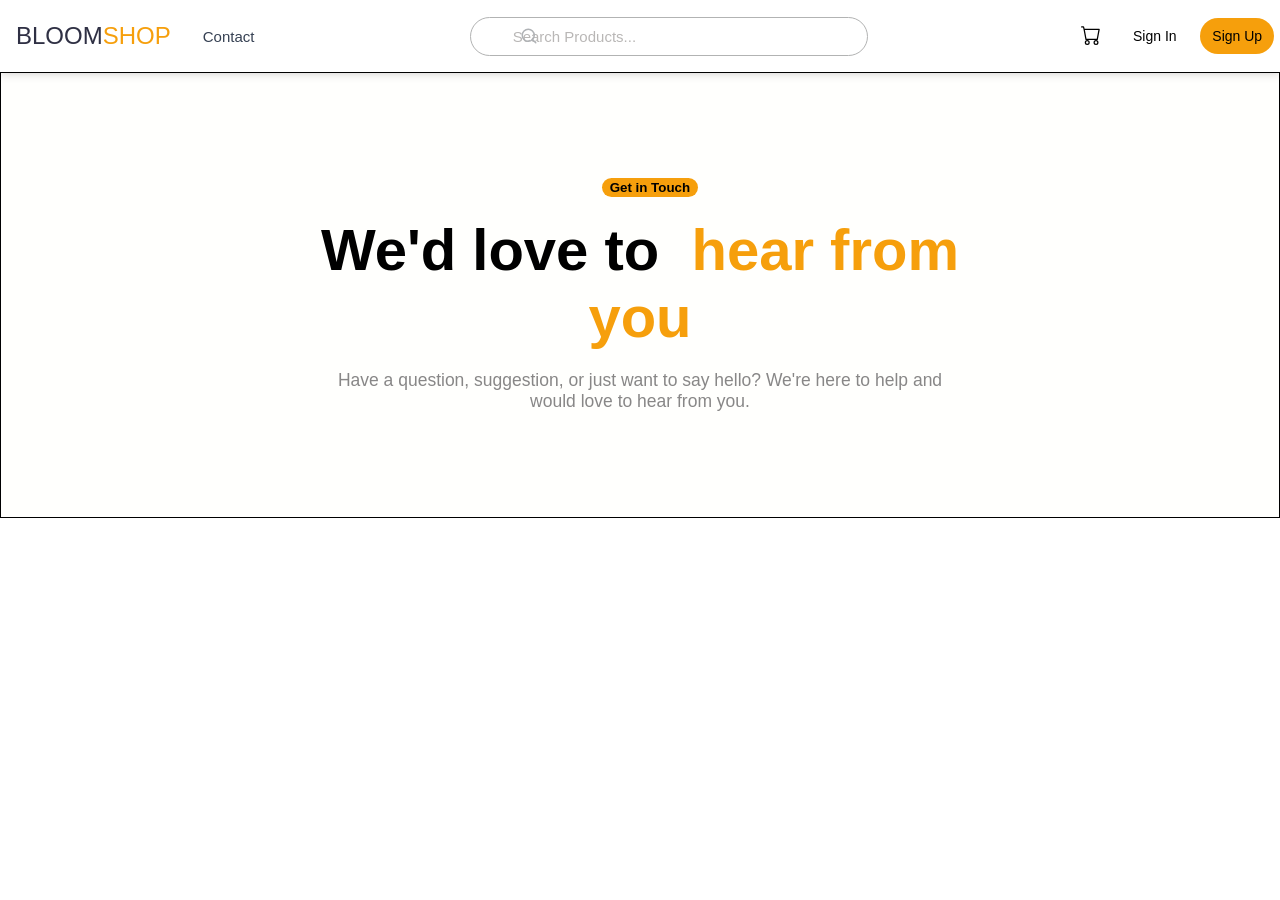
==== contact.html @ a2bfa169 "Home page done..." ====
<!DOCTYPE html>
<html lang="en">
<head>
    <meta charset="UTF-8">
    <meta name="viewport" content="width=device-width, initial-scale=1.0">
    <title>Document</title>
    <link rel="stylesheet" href="style.css">

</head>
<body>
    <nav class="navbar">
        <div class="nav1">
            <a href="./index.html" class="logo">
                <p>BLOOM<span>SHOP</span></p>
            </a>
            <a href="./contact.html">Contact</a>
        </div>
        <div class="nav2">
            <svg class="search-icon" xmlns="http://w3.org" width="18" height="18" fill="none" stroke="currentColor"
                stroke-width="2" stroke-linecap="round" stroke-linejoin="round" viewBox="0 0 24 24">
                <circle cx="11" cy="11" r="8"></circle>
                <line x1="21" y1="21" x2="16.65" y2="16.65"></line>
            </svg>
            <input type="text" name="" id="" placeholder="Search Products..." class="search-products">
        </div>
        <div class="nav3">
            <button class="cart-button"><img src="./cart.svg" alt="Cart" class="cart"></button>
            <a href=""><button class="sign-in">Sign In</button></a>
            <a href=""><button class="sign-up">Sign Up</button></a>
        </div>
    </nav>

    <main>
        <section class="contact-hero">
            <p class="ch1">Get in Touch</p>
            <p class="ch2">We'd love to <span>&nbsp;hear from <br> you</span></p>
            <p class="ch3">Have a question, suggestion, or just want to say hello? We're here to help and <br> would love to hear from you.</p>
        </section>
    </main>
</body>
</html>
---- style.css ----
* {
    box-sizing: border-box;
    padding: 0px;
    margin: 0px;
}

.navbar {
    width: 100%;
    height: 72px;
    /* border: 1px solid black; */
    display: flex;
    box-shadow: 0px 0px 10px rgb(188, 186, 186);
    filter: opacity(2px);
}

.nav1 {
    display: flex;
    justify-content: space-around;
    align-items: center;
    width: 25%;
    height: 100%;
    /* border: 1px solid black; */
}

.logo {
    background: none;
    border: none;
}

.nav1 p {
    font-family: sans-serif;
    font-size: x-large;
    color: black;
}

.nav1 span {
    color: lab(73 26.94 75.46);
}

.nav1 a {
    text-decoration: none;
    color: lab(27 -0.96 -12.32);
    font-family: sans-serif;
    font-size: 15px;
    font-weight: 500px;
    border-radius: 15px;
    padding: 8px 16px;
}

.nav1 a:hover {
    cursor: pointer;
    background-color: lab(95.79% -0.35 0.95);
    color: lab(15.22% -0.9 -7.81);
}

.nav2 {
    position: relative;
    width: 75%;
    /* max-width: 450px; */
    display: flex;
    align-items: center;
    justify-content: center;
    /* border: 1px solid; */
}

.nav2 .search-icon {
    position: absolute;
    left: 250px;
    color: #afb2b5;
    pointer-events: none;
    z-index: 1;
}

.search-products {
    width: 50%;
    padding: 10px 16px 10px 42px;
    font-size: 15px;
    color: #30334a;
    /* background-color: #f8fafc; */
    /* border: 1px solid #b4b5b5; */
    border-radius: 20px;
    border: 1px solid lab(72.87% -0.35 -0.13);
    outline: none;
    box-sizing: border-box;
    transition: all 0.2s ease;
}

.search-products:focus {
    background-color: #ffffff;
    border: 3px solid lab(15.22% -0.9 -7.81);
}

input::-webkit-input-placeholder {
    color: #b9b7b6;
}

.nav3 {
    width: 20%;
    display: flex;
    /* border: 1px solid; */
    justify-content: space-around;
    align-items: center;
}

.cart-button {
    border: none;
    background: none;
    padding: 6px 8px;
    border-radius: 50%;
}

.cart {
    width: 20px;
    height: 20px;
}

.cart-button:hover {
    background-color: lab(95.79% -0.35 0.95);
}

.sign-in {
    padding: 8px 12px;
    border: none;
    border-radius: 20px;
    background: none;
    font-family: sans-serif;
    /* font-weight: bold; */
    font-size: 14px;
}

.sign-in:hover {
    background-color: oklab(0.77 0.06 0.15 / 0.1);
    color: lab(38 33.49 44.16);
}

.sign-up {
    padding: 10px 12px;
    border: none;
    border-radius: 20px;
    background: none;
    font-family: sans-serif;
    /* font-weight: bold; */
    font-size: 14px;
    background-color: lab(73 26.94 75.46);
}

.sign-up:hover {
    background-color: lab(74.54% 22.75 71.97);
}

.hero {
    width: 100%;
    height: 250px;
    /* border: 1px solid; */
    display: flex;
    flex-direction: column;
    justify-content: center;
    align-items: center;
    gap: 10px;
}

.hero h1 {
    font-family: sans-serif;
    font-size: 48px;
    color: lab(73 26.94 75.46);
}

.hero p {
    font-size: 20px;
    font-family: sans-serif;
    color: lab(27 -0.96 -12.32);
}

.product-cards {
    width: 100%;
    padding: 0 135px;
    display: flex;
    flex-wrap: wrap;
    gap: 25px;
    margin-bottom: 80px;
}

.card {
    width: 400px;
    height: 500px;
    border: 1px solid rgb(240, 238, 238);
    border-radius: 20px;
    box-shadow: rgba(0, 0, 0, 0.1) 0px 4px 6px -1px, rgba(0, 0, 0, 0.06) 0px 2px 4px -1px;
    transition: 0.1s ease-in;
    position: relative;
}

.card img {
    width: 100%;
    height: 75%;
    border-top-left-radius: 20px;
    border-top-right-radius: 20px;
    transition: 0.3s ease-in;

}

.price-card {
    display: flex;
    flex-direction: column;
    gap: 7px;
    margin: 14px;
    position: relative;
}

.name {
    font-family: sans-serif;
    font-size: 17px;
    color: #30334a;
    font-weight: bold;
}

.price-card a {
    text-decoration: none;
}

.name:hover {
    color: lab(73 26.94 75.46);
}

.price {
    font-family: sans-serif;
    font-size: large;
    color: #30334a;
    font-weight: bold;
}

.card button {
    padding: 10px;
    border-radius: 20px;
    font-size: medium;
    border: none;
    background-color: lab(73 26.94 75.46);
}

.card button:hover {
    background-color: lab(74.54% 22.75 71.97);
}

.card:hover {
    transform: translateY(-6px);
}

.card:hover img {
    opacity: 0.5;
    cursor: pointer;
}

.quick-view {
    position: absolute;
    top: 35%;
    left: 40%;
    opacity: 0;
    visibility: hidden;
    transition: all 0.3s ease;
}

.card:hover {
    transform: translateY(-6px);
}

.card:hover .quick-view {
    font-size: 13px;
    opacity: 1;
    visibility: visible;
}

.price-card img {
    position: absolute;
    width: 16px;
    height: 16px;
    left: 115px;
    top: 64px;
}

hr {
    background-color: #e6e4e4;
    border: none;
    height: 0.5px;
}

.subscription {
    display: flex;
    flex-direction: column;
    margin-top: 50px;
    margin-bottom: 50px;
    gap: 20px;
    outline: none;
}

.email-section {
    display: flex;
    justify-content: center;
    align-items: center;
    gap: 10px;
}

.subscription h2 {
    font-family: sans-serif;
    color: #30334a;
    font-weight: bold;
    text-align: center;
}

.subscription p {
    font-family: sans-serif;
    color: lab(44.11% -1.05 -2.91);
    text-align: center;
    font-size: medium;

}

.email {
    height: 35px;
    width: 400px;
    border-radius: 20px;
    border: 1px solid rgb(216, 213, 213);
    padding-left: 10px;
    outline: none;
    box-shadow: rgba(50, 50, 105, 0.15) 0px 2px 5px 0px, rgba(0, 0, 0, 0.05) 0px 1px 1px 0px;
}

.email-section img {
    height: 20px;
    width: 25px;
}

.email-section button {
    border: none;
    border-radius: 20px;
    padding-left: 15px;
    padding-right: 15px;
    padding-top: 7px;
    padding-bottom: 7px;
    background-color: lab(73 26.94 75.46);
}

.email::-webkit-input-placeholder {
    color: #888787;
}

.email:focus {
    border: 1.5px solid lab(73 26.94 75.46);
}

.btn:hover {
    background-color: lab(73.73% 22.55 71.16);
}

.footer-1 {
    width: 100%;
    display: flex;
    gap: 150px;
    margin-top: 60px;
    margin-bottom: 80px;
    /* border: 1px solid; */

}

.left {
    display: flex;
    flex-direction: column;
    /* border: 1px solid; */
    margin-left: 30px;
    gap: 20px;
}

.footer-text {
    display: flex;
    flex-direction: column;
    gap: 6px;
}

.logo {
    text-decoration: none;
}

.logo p {
    font-family: sans-serif;
    font-size: x-large;
    color: rgb(47, 48, 68);
}

.logo span {
    color: lab(73 26.94 75.46);
}

.discover {
    font-family: sans-serif;
    font-size: 16px;
    color: #71757f;
}

.footer-contact {
    display: flex;
    flex-direction: column;
    /* border: 1px solid; */
    gap: 10px;
}

.contact {
    display: flex;
}

.contact img {
    height: 17px;
    width: 17px;
    margin-right: 18px;
}

.contact p {
    font-family: sans-serif;
    font-size: 14px;
    color: #676d78;
}

.footer-icons {
    display: flex;
    gap: 12px;
}

.footer-icons img {
    height: 17px;
    width: 22px;
}

.footer-icons button {
    border: none;
    border-radius: 50%;
    padding: 8px;
}

.footer-icons button:hover {
    background-color: lab(73 26.94 75.46);
}

.right {
    width: 70%;
}

.right table {
    width: 100%;
    border-collapse: collapse;
}

.right th {
    text-align: left;
    padding-bottom: 25px;

    font-family: sans-serif;
    font-size: 14px;
    color: #414651;
}

.right td {
    padding-bottom: 18px;
}

.right a {
    text-decoration: none;
    font-family: sans-serif;
    font-size: 14px;
    color: #667085;
    transition: 0.3s;
}

.right a:hover {
    color: #262522;
}

.right th,
.right td {
    width: 25%;
}

.copyright {
    display: flex;
    justify-content: space-between;
    align-items: center;
    padding: 30px 40px;
    border-top: 1px solid #e5e7eb;
    font-family: sans-serif;

}

.copyright-left p {
    color: #667085;
    font-size: 14px;
    line-height: 1.7;
}

.copyright-left a {
    text-decoration: none;
    color: #585755;
}

.copyright-left a:hover {
    color: lab(73 26.94 75.46);
}

.copyright-right {
    display: flex;
    gap: 30px;
}

.copyright-right a {
    text-decoration: none;
    color: #667085;
    font-size: 14px;
    transition: 0.3s;
}

.copyright-right a:hover {
    color: #2b2b29;
}

.contact-hero{
    width: 100%;
    border: 1px solid;
    background-color: oklab(0.99 0 0.02 / 0.1);
    padding: 105px 0px 105px 0px;
}

.ch1{
    margin-top: 100px;
    font-family: sans-serif;
    font-size: smaller;
    font-weight: bold;
    display: inline;
    padding: 2px 8px;
    border-radius: 10px;
    background-color: lab(73 26.94 75.46);
    text-align: center;
    margin-left: 47%;
}

.ch1:hover{
    background-color: lab(76.2% 20.71 70.41);
}

.ch2{
    font-family: sans-serif;
    font-size: 58px;
    font-weight: 700;
    text-align: center;
    margin-top: 20px;
}

.contact-hero span{
    color: lab(73 26.94 75.46);
}

.ch3{
    font-family: sans-serif;
    font-size: 17.5px;
    color: #888787;
    text-align: center;
    margin-top: 20px;
}
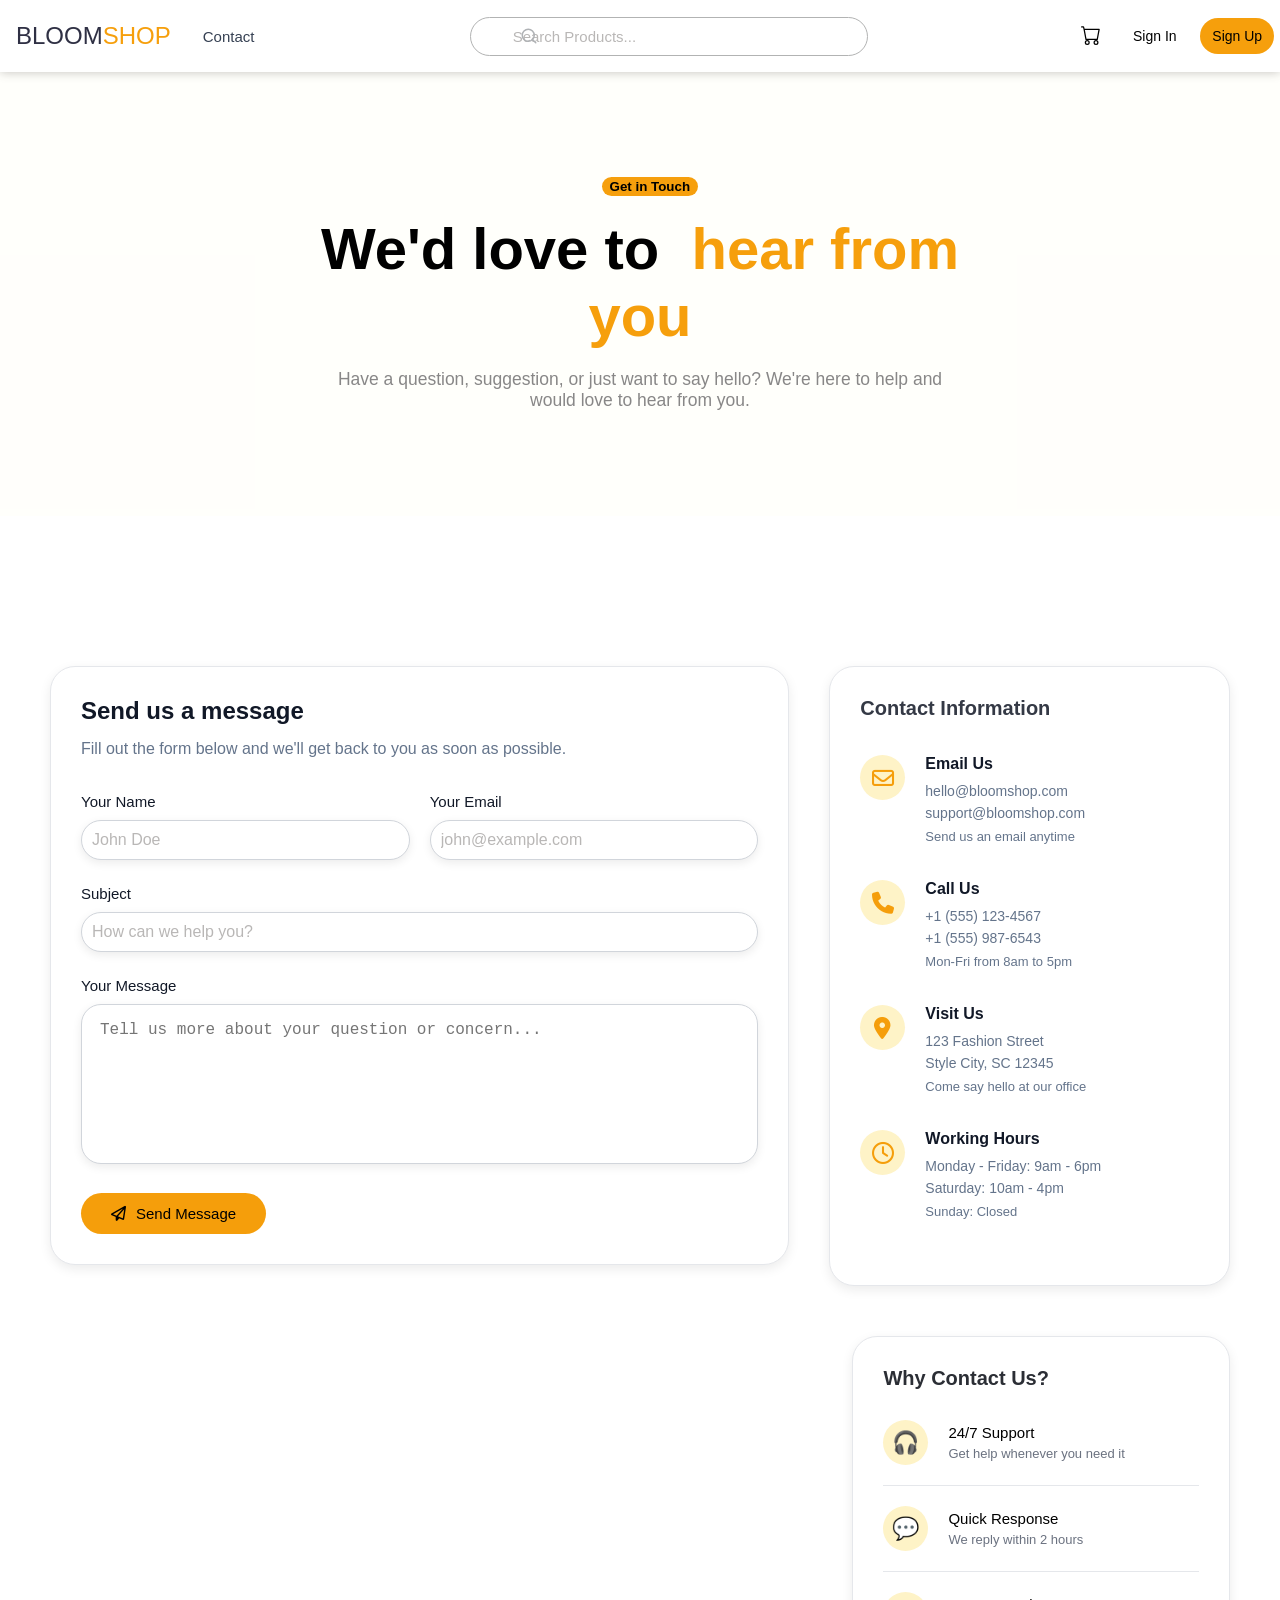
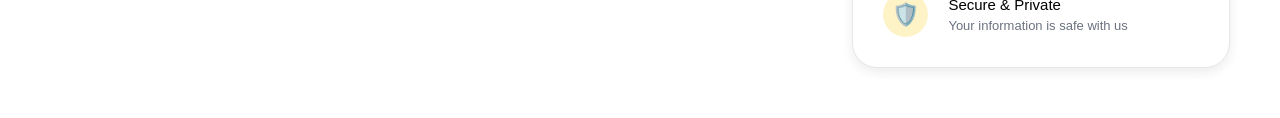
==== commit fef3eaf6: "more updates in contact page" ====
--- a/contact.html
+++ b/contact.html
@@ -1,12 +1,15 @@
 <!DOCTYPE html>
 <html lang="en">
+
 <head>
     <meta charset="UTF-8">
     <meta name="viewport" content="width=device-width, initial-scale=1.0">
     <title>Document</title>
     <link rel="stylesheet" href="style.css">
+    <link rel="stylesheet" href="https://cdnjs.cloudflare.com/ajax/libs/font-awesome/6.5.1/css/all.min.css">
 
 </head>
+
 <body>
     <nav class="navbar">
         <div class="nav1">
@@ -34,8 +37,166 @@
         <section class="contact-hero">
             <p class="ch1">Get in Touch</p>
             <p class="ch2">We'd love to <span>&nbsp;hear from <br> you</span></p>
-            <p class="ch3">Have a question, suggestion, or just want to say hello? We're here to help and <br> would love to hear from you.</p>
+            <p class="ch3">Have a question, suggestion, or just want to say hello? We're here to help and <br> would
+                love to hear from you.</p>
+        </section>
+
+        <section class="contact-section">
+
+            <div class="contact-form">
+
+                <h2>Send us a message</h2>
+
+                <p class="subtitle">
+                    Fill out the form below and we'll get back to you as soon as possible.
+                </p>
+
+                <form>
+
+                    <div class="row">
+
+                        <div class="field">
+                            <label>Your Name</label>
+                            <input type="text" placeholder="John Doe">
+                        </div>
+
+                        <div class="field">
+                            <label>Your Email</label>
+                            <input type="email" placeholder="john@example.com">
+                        </div>
+
+                    </div>
+
+                    <div class="field">
+                        <label>Subject</label>
+                        <input type="text" placeholder="How can we help you?">
+                    </div>
+
+                    <div class="field">
+                        <label>Your Message</label>
+
+                        <textarea placeholder="Tell us more about your question or concern..."></textarea>
+                    </div>
+
+                    <button class="send-btn">
+                        <i class="fa-regular fa-paper-plane"></i>
+                        Send Message
+                    </button>
+
+                </form>
+
+            </div>
+
+            <div class="contact-info">
+
+                <h2>Contact Information</h2>
+
+                <div class="info-item">
+
+                    <div class="icon">
+                        <i class="fa-regular fa-envelope"></i>
+                    </div>
+
+                    <div class="details">
+                        <h3>Email Us</h3>
+
+                        <p>hello@bloomshop.com</p>
+                        <p>support@bloomshop.com</p>
+
+                        <span>Send us an email anytime</span>
+                    </div>
+
+                </div>
+
+                <div class="info-item">
+
+                    <div class="icon">
+                        <i class="fa-solid fa-phone"></i>
+                    </div>
+
+                    <div class="details">
+                        <h3>Call Us</h3>
+
+                        <p>+1 (555) 123-4567</p>
+                        <p>+1 (555) 987-6543</p>
+
+                        <span>Mon-Fri from 8am to 5pm</span>
+                    </div>
+
+                </div>
+
+                <div class="info-item">
+
+                    <div class="icon">
+                        <i class="fa-solid fa-location-dot"></i>
+                    </div>
+
+                    <div class="details">
+                        <h3>Visit Us</h3>
+
+                        <p>123 Fashion Street</p>
+                        <p>Style City, SC 12345</p>
+
+                        <span>Come say hello at our office</span>
+                    </div>
+
+                </div>
+
+                <div class="info-item">
+
+                    <div class="icon">
+                        <i class="fa-regular fa-clock"></i>
+                    </div>
+
+                    <div class="details">
+                        <h3>Working Hours</h3>
+
+                        <p>Monday - Friday: 9am - 6pm</p>
+                        <p>Saturday: 10am - 4pm</p>
+
+                        <span>Sunday: Closed</span>
+                    </div>
+
+                </div>
+
+            </div>
+
+        </section>
+
+        <section class="ct-3">
+            <div class="why-contact">
+                <h2>Why Contact Us?</h2>
+
+                <div class="feature">
+                    <div class="icon">🎧</div>
+                    <div>
+                        <p class="p1">24/7 Support</p>
+                        <p class="p2">Get help whenever you need it</p>
+                    </div>
+                </div>
+
+                <hr>
+
+                <div class="feature">
+                    <div class="icon">💬</div>
+                    <div>
+                        <p class="p1">Quick Response</p>
+                        <p class="p2">We reply within 2 hours</p>
+                    </div>
+                </div>
+
+                <hr>
+
+                <div class="feature">
+                    <div class="icon">🛡️</div>
+                    <div>
+                        <p class="p1">Secure & Private</p>
+                        <p class="p2">Your information is safe with us</p>
+                    </div>
+                </div>
+            </div>
         </section>
     </main>
 </body>
+
 </html>
--- a/style.css
+++ b/style.css
@@ -518,14 +518,15 @@
     color: #2b2b29;
 }
 
-.contact-hero{
+.contact-hero {
     width: 100%;
-    border: 1px solid;
-    background-color: oklab(0.99 0 0.02 / 0.1);
+    /* border: 1px solid; */
+    background-color: oklab(97.346% -0.00524 0.04583 / 0.1);
     padding: 105px 0px 105px 0px;
-}
-
-.ch1{
+    margin-bottom: 100px;
+}
+
+.ch1 {
     margin-top: 100px;
     font-family: sans-serif;
     font-size: smaller;
@@ -538,27 +539,293 @@
     margin-left: 47%;
 }
 
-.ch1:hover{
+.ch1:hover {
     background-color: lab(76.2% 20.71 70.41);
 }
 
-.ch2{
+.ch2 {
     font-family: sans-serif;
     font-size: 58px;
     font-weight: 700;
     text-align: center;
     margin-top: 20px;
-}
-
-.contact-hero span{
+    margin-bottom: 20px;
+}
+
+.contact-hero span {
     color: lab(73 26.94 75.46);
 }
 
-.ch3{
+.ch3 {
     font-family: sans-serif;
     font-size: 17.5px;
     color: #888787;
     text-align: center;
-    margin-top: 20px;
-}
-
+}
+
+.contact-section {
+    padding: 20px;
+    display: flex;
+    gap: 40px;
+    align-items: flex-start;
+}
+
+.contact-form {
+    flex: 2;
+    background-color: white;
+    padding: 30px;
+    border-radius: 25px;
+    border: 1px solid #e5e7eb;
+    box-shadow: 0 4px 12px rgba(0, 0, 0, 0.08);
+}
+
+.contact-info {
+    flex: 1;
+    background-color: white;
+    padding: 30px;
+    border-radius: 25px;
+    border: 1px solid #e5e7eb;
+    box-shadow: 0 4px 12px rgba(0, 0, 0, 0.08);
+}
+
+.contact-form h2 {
+    /* font-size: 42px; */
+    margin-bottom: 15px;
+    color: #111827;
+    font-family: sans-serif;
+}
+
+.subtitle {
+    color: #64748b;
+    font-size: 16px;
+    margin-bottom: 35px;
+    font-family: sans-serif;
+}
+
+.row {
+    display: flex;
+    gap: 20px;
+}
+
+.field {
+    flex: 1;
+    margin-bottom: 25px;
+}
+
+.field label {
+    font-family: sans-serif;
+    display: block;
+    margin-bottom: 10px;
+    font-size: 15px;
+    font-weight: 500;
+    color: #111827;
+}
+
+.field input {
+    width: 100%;
+    padding: 10px 10px;
+
+    border: 1px solid #d1d5db;
+    border-radius: 20px;
+
+    font-size: 16px;
+
+    outline: none;
+
+    box-shadow: 0 3px 10px rgba(0, 0, 0, 0.08);
+
+    transition: 0.3s;
+}
+
+.field textarea {
+    width: 100%;
+    height: 160px;
+
+    padding: 16px 18px;
+
+    border: 1px solid #d1d5db;
+    border-radius: 20px;
+
+    font-size: 16px;
+
+    resize: none;
+
+    outline: none;
+
+    box-shadow: 0 3px 10px rgba(0, 0, 0, 0.08);
+
+    transition: 0.3s;
+}
+
+.field input:focus,
+.field textarea:focus {
+    border: 2px solid #f59e0b;
+}
+
+.send-btn {
+    border: none;
+    padding: 12px 30px;
+
+    border-radius: 30px;
+
+    background-color: #f59e0b;
+    color: black;
+
+    font-size: 15px;
+    /* font-weight: 600; */
+    font-family: sans-serif;
+
+    cursor: pointer;
+
+    display: flex;
+    align-items: center;
+    gap: 10px;
+
+    transition: 0.3s;
+}
+
+.send-btn:hover {
+    background-color: #e88f05;
+}
+
+.contact-info h2 {
+    font-family: sans-serif;
+    margin-bottom: 35px;
+    font-size: 20px;
+    color: #252b38ee;
+}
+
+.info-item {
+    display: flex;
+    gap: 20px;
+    margin-bottom: 35px;
+}
+
+.icon {
+    min-width: 45px;
+    height: 45px;
+
+    border-radius: 50%;
+
+    background-color: #fef3c7;
+
+    display: flex;
+    justify-content: center;
+    align-items: center;
+
+    color: #f59e0b;
+    font-size: 22px;
+}
+
+.details h3 {
+    font-family: sans-serif;
+    font-size: 16px;
+    margin-bottom: 10px;
+    color: #111827;
+}
+
+.details p {
+    font-family: sans-serif;
+    color: #64748b;
+    margin-bottom: 6px;
+    font-size: 14px;
+}
+
+.details span {
+    color: #64748b;
+    font-size: 13px;
+    font-family: sans-serif;
+}
+
+
+@media(max-width:900px) {
+
+    .contact-section {
+        flex-direction: column;
+    }
+
+    .row {
+        flex-direction: column;
+    }
+
+    .contact-form,
+    .contact-info {
+        width: 100%;
+    }
+}
+
+.contact-layout {
+    display: flex;
+    gap: 40px;
+    padding: 50px;
+}
+
+.left-content {
+    flex: 2;
+}
+
+.contact-section{
+    display:flex;
+    gap:40px;
+    padding:50px;
+}
+
+.contact-form{
+    flex:2;
+}
+
+.contact-info{
+    flex:1;
+}
+
+.ct-3{
+    display:flex;
+    justify-content:flex-end; 
+    padding:0 50px 50px;
+}
+
+.why-contact{
+    width:32%;
+    display: flex;
+    flex-direction: column;
+    background:white;
+    padding:30px;
+
+    border-radius:25px;
+    border:1px solid #e5e7eb;
+
+    box-shadow:0 4px 12px rgba(0,0,0,0.08);
+}
+
+.why-contact h2{
+    font-family: sans-serif;
+    font-size: 20px;
+    color: #2b2e35;
+    margin-bottom: 30px;
+}
+
+.feature{
+    display: flex;
+    gap: 20px;
+    align-items: center;
+}
+
+.p1{
+    font-size: 15px;
+    margin-bottom: 5px;
+    font-family: sans-serif;
+}
+
+.p2{
+    font-size: 13px;
+    color: #6b7280;
+    font-family: sans-serif;
+}
+
+.why-contact hr{
+    margin: 20px 0;
+    border: none;
+    height: 1px;
+    background-color: #e5e7eb;
+}
+
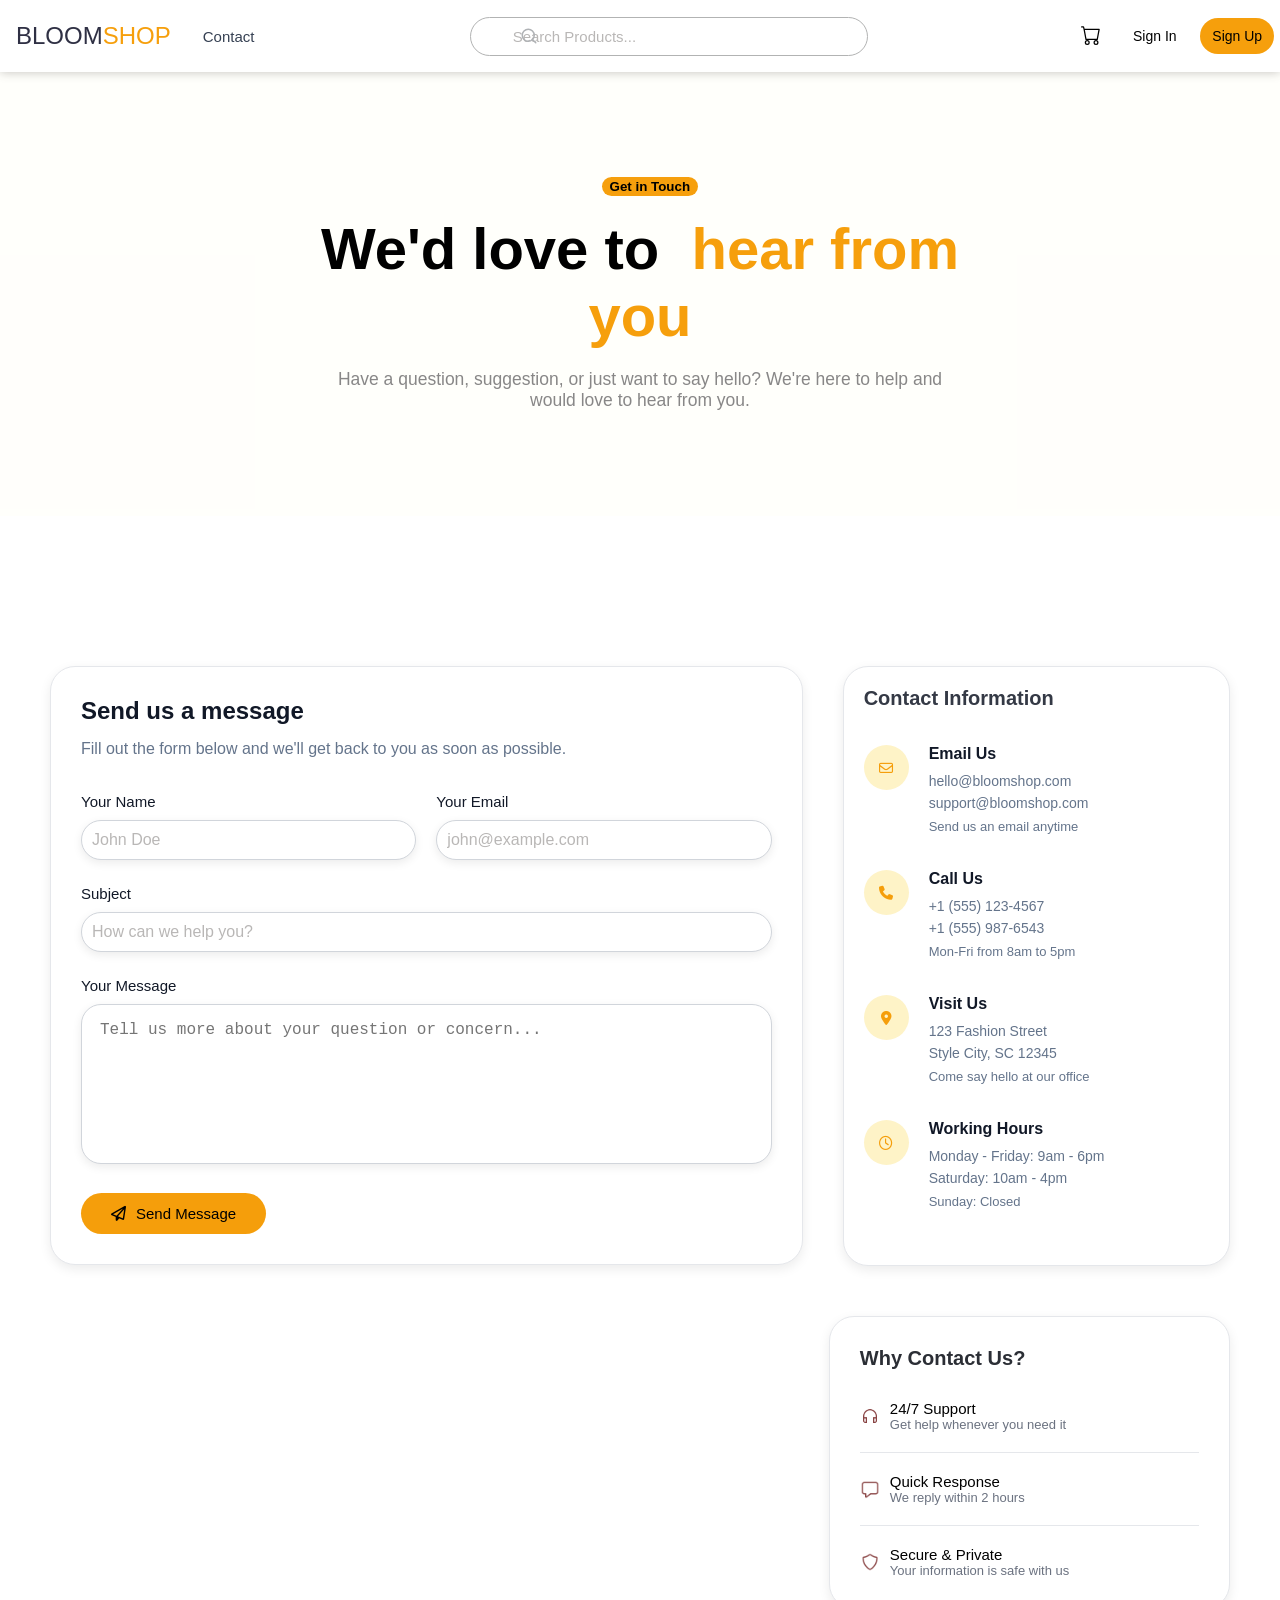
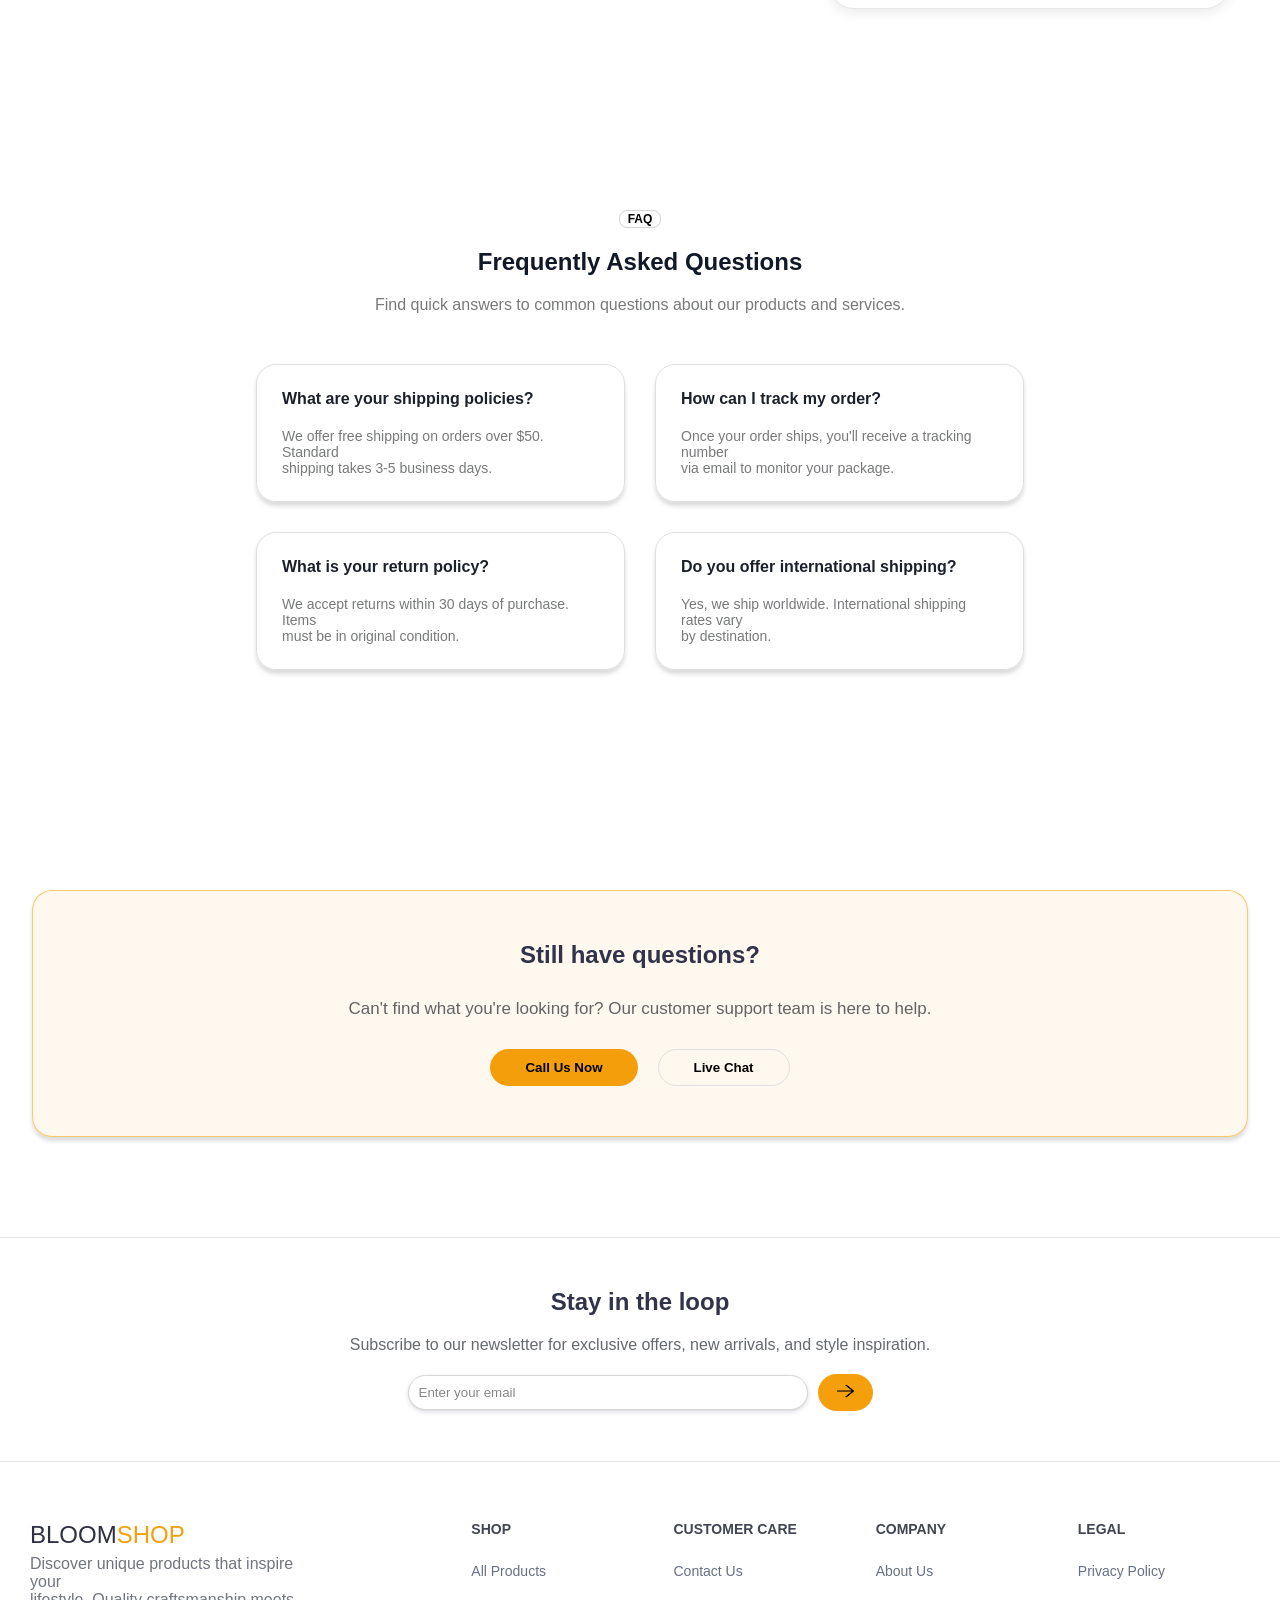
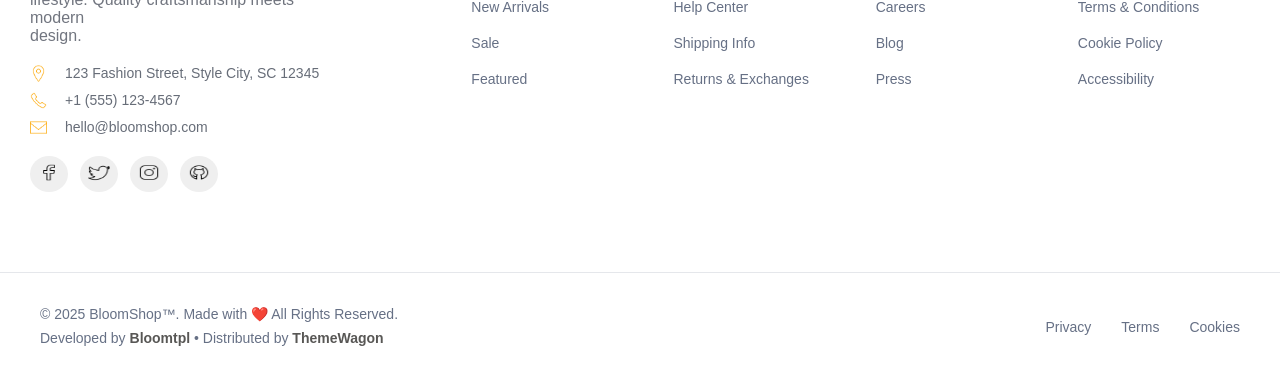
==== commit 69731efc: "cart section done" ====
--- a/contact.html
+++ b/contact.html
@@ -27,7 +27,7 @@
             <input type="text" name="" id="" placeholder="Search Products..." class="search-products">
         </div>
         <div class="nav3">
-            <button class="cart-button"><img src="./cart.svg" alt="Cart" class="cart"></button>
+            <a href="./cart.html"><button class="cart-button"><img src="./cart.svg" alt="Cart" class="cart"></button></a>
             <a href=""><button class="sign-in">Sign In</button></a>
             <a href=""><button class="sign-up">Sign Up</button></a>
         </div>
@@ -168,34 +168,186 @@
                 <h2>Why Contact Us?</h2>
 
                 <div class="feature">
-                    <div class="icon">🎧</div>
+                    <img src="./icons8-headphones-32.png" alt="" class="icon-1">
                     <div>
-                        <p class="p1">24/7 Support</p>
-                        <p class="p2">Get help whenever you need it</p>
+                        <p class="pp1">24/7 Support</p>
+                        <p class="pp2">Get help whenever you need it</p>
                     </div>
                 </div>
 
                 <hr>
 
                 <div class="feature">
-                    <div class="icon">💬</div>
+                    <img src="./icons8-topic-48.png" alt="" class="icon-2">
                     <div>
-                        <p class="p1">Quick Response</p>
-                        <p class="p2">We reply within 2 hours</p>
+                        <p class="pp1">Quick Response</p>
+                        <p class="pp2">We reply within 2 hours</p>
                     </div>
                 </div>
 
                 <hr>
 
                 <div class="feature">
-                    <div class="icon">🛡️</div>
+                    <img src="./icons8-shield-48.png" alt="" class="icon-2">
                     <div>
-                        <p class="p1">Secure & Private</p>
-                        <p class="p2">Your information is safe with us</p>
-                    </div>
-                </div>
-            </div>
-        </section>
+                        <p class="pp1">Secure & Private</p>
+                        <p class="pp2">Your information is safe with us</p>
+                    </div>
+                </div>
+            </div>
+        </section>
+
+        <section>
+            <div class="FAQ">
+                <div class="ff">
+                    <p class="faq">FAQ</p>
+                </div>
+                <h1>Frequently Asked Questions</h1>
+                <p class="stmt">Find quick answers to common questions about our products and services.</p>
+                <div class="qset">
+                    <div class="set">
+                        <div class="question">
+                            <p class="p1">What are your shipping policies?</p>
+                            <p class="p2">We offer free shipping on orders over $50. Standard <br> shipping takes 3-5
+                                business
+                                days.</p>
+                        </div>
+                        <div class="question">
+                            <p class="p1">How can I track my order?</p>
+                            <p class="p2">Once your order ships, you'll receive a tracking number <br> via email to
+                                monitor your
+                                package.</p>
+                        </div>
+                    </div>
+                    <div class="set">
+                        <div class="question">
+                            <p class="p1">What is your return policy?</p>
+                            <p class="p2">We accept returns within 30 days of purchase. Items <br> must be in original
+                                condition.
+                            </p>
+                        </div>
+                        <div class="question">
+                            <p class="p1">Do you offer international shipping?</p>
+                            <p class="p2">Yes, we ship worldwide. International shipping rates vary <br> by destination.
+                            </p>
+                        </div>
+                    </div>
+                </div>
+            </div>
+        </section>
+
+        <section class="queries">
+            <h1>Still have questions?</h1>
+            <p>Can't find what you're looking for? Our customer support team is here to help.</p>
+            <div class="bttns">
+                <button class="btn-1">Call Us Now</button>
+                <button class="btn-2">Live Chat</button>
+            </div>
+        </section>
+
+        <hr>
+
+        <section class="subscription">
+            <h2>Stay in the loop</h2>
+            <p>Subscribe to our newsletter for exclusive offers, new arrivals, and style inspiration.</p>
+            <div class="email-section">
+                <input type="email" name="" id="" placeholder="Enter your email" class="email">
+                <a href=""><button class="btn"><img src="./arrow.webp" alt=""></button></a>
+            </div>
+        </section>
+
+        <hr>
+
+        <footer class="footer-1">
+            <div class="left">
+                <div class="footer-text">
+                    <a href="./index.html" class="logo">
+                        <p>BLOOM<span>SHOP</span></p>
+                    </a>
+                    <p class="discover">Discover unique products that inspire your <br> lifestyle. Quality craftsmanship
+                        meets modern <br> design.</p>
+                </div>
+
+                <div class="footer-contact">
+                    <div class="contact">
+                        <img src="./icons8-location-pin-50.png" alt="">
+                        <p>123 Fashion Street, Style City, SC 12345</p>
+                    </div>
+                    <div class="contact">
+                        <img src="./icons8-phone-50.png" alt="">
+                        <p>+1 (555) 123-4567</p>
+                    </div>
+                    <div class="contact">
+                        <img src="./icons8-email-50.png" alt="">
+                        <p>hello@bloomshop.com</p>
+                    </div>
+                </div>
+
+                <div class="footer-icons">
+                    <button><img src="./icons8-facebook-f-50.png" alt=""></button>
+                    <button><img src="./icons8-twitter-bird-50.png" alt=""></button>
+                    <button><img src="./icons8-instagram-logo-48.png" alt=""></button>
+                    <button><img src="./icons8-github-48.png" alt=""></button>
+                </div>
+            </div>
+            <div class="right">
+                <table>
+                    <thead>
+                        <tr>
+                            <th>SHOP</th>
+                            <th>CUSTOMER CARE</th>
+                            <th>COMPANY</th>
+                            <th>LEGAL</th>
+                        </tr>
+                    </thead>
+                    <tbody>
+                        <tr>
+                            <td><a href="">All Products</a></td>
+                            <td><a href="">Contact Us</a></td>
+                            <td><a href="">About Us</a></td>
+                            <td><a href="">Privacy Policy</a></td>
+                        </tr>
+                        <tr>
+                            <td><a href="">New Arrivals</a></td>
+                            <td><a href="">Help Center</a></td>
+                            <td><a href="">Careers</a></td>
+                            <td><a href="">Terms & Conditions</a></td>
+                        </tr>
+                        <tr>
+                            <td><a href="">Sale</a></td>
+                            <td><a href="">Shipping Info</a></td>
+                            <td><a href="">Blog</a></td>
+                            <td><a href="">Cookie Policy</a></td>
+                        </tr>
+                        <tr>
+                            <td><a href="">Featured</a></td>
+                            <td><a href="">Returns & Exchanges</a></td>
+                            <td><a href="">Press</a></td>
+                            <td><a href="">Accessibility</a></td>
+                        </tr>
+                    </tbody>
+                </table>
+            </div>
+        </footer>
+        <footer class="copyright">
+            <div class="copyright-left">
+                <p>
+                    © 2025 BloomShop™. Made with ❤️ All Rights Reserved.
+                </p>
+
+                <p>
+                    Developed by <a href=""><b>Bloomtpl</b></a> •
+                    Distributed by <a href=""><b>ThemeWagon</b></a>
+                </p>
+            </div>
+
+            <div class="copyright-right">
+                <a href="">Privacy</a>
+                <a href="">Terms</a>
+                <a href="">Cookies</a>
+            </div>
+        </footer>
+
     </main>
 </body>
 
--- a/style.css
+++ b/style.css
@@ -582,7 +582,7 @@
 .contact-info {
     flex: 1;
     background-color: white;
-    padding: 30px;
+    padding: 20px;
     border-radius: 25px;
     border: 1px solid #e5e7eb;
     box-shadow: 0 4px 12px rgba(0, 0, 0, 0.08);
@@ -782,10 +782,11 @@
     display:flex;
     justify-content:flex-end; 
     padding:0 50px 50px;
+    margin-bottom: 150px;
 }
 
 .why-contact{
-    width:32%;
+    width:34%;
     display: flex;
     flex-direction: column;
     background:white;
@@ -806,17 +807,16 @@
 
 .feature{
     display: flex;
-    gap: 20px;
+    gap: 10px;
     align-items: center;
 }
 
-.p1{
+.pp1{
     font-size: 15px;
-    margin-bottom: 5px;
-    font-family: sans-serif;
-}
-
-.p2{
+    font-family: sans-serif;
+}
+
+.pp2{
     font-size: 13px;
     color: #6b7280;
     font-family: sans-serif;
@@ -829,3 +829,195 @@
     background-color: #e5e7eb;
 }
 
+.icon i{
+    font-size: 14px;
+}
+
+.icon-1{
+    height: 20px;
+    width: 20px;
+}
+
+.icon-2{
+    height: 20px;
+    width: 20px;
+}
+
+.FAQ{
+    display: flex;
+    flex-direction: column;
+    /* border: 1px solid; */
+    justify-content: center;
+    align-items: center;
+    width: 60%;
+    margin: auto;
+    gap: 20px;
+    margin-bottom: 220px;
+}
+
+.faq{
+    font-family: sans-serif;
+    font-size: 12px;
+    border: 1px solid lightgray;
+    display: inline-block;
+    padding: 1px 8px;
+    border-radius: 8px;
+    font-weight: bold;
+}
+
+.FAQ h1{
+    font-family: sans-serif;
+    color: #111827;
+    text-align: center;
+}
+
+.stmt{
+    font-family: sans-serif;
+    font-size: 16px;
+    color: #78797a;
+    text-align: center;
+    margin-bottom: 30px;
+}
+
+.qset{
+    width: 100%;
+    display: flex;
+    flex-direction: column;
+    gap: 30px;
+}
+
+.set{
+    display: flex;
+    /* border: 1px solid; */
+    gap: 30px;
+}
+
+.question{
+    width: 50%;
+    border: 1px solid rgb(224, 223, 223);
+    box-shadow:0 4px 4px rgba(0, 0, 0, 0.142);
+    border-radius: 20px;
+    padding: 25px;
+}
+
+.p1{
+    font-family: sans-serif;
+    font-weight: bold;
+    color: #1c202a;
+    margin-bottom: 20px;
+}
+
+.p2{
+    font-family: sans-serif;
+    font-size: 14px;
+    color: #78797a;
+}
+
+.queries{
+    width: 95%;
+    display: flex;
+    flex-direction: column;
+    gap: 30px;
+    padding: 50px;
+    margin: auto;
+    border-radius: 20px;
+    border: 1px solid #fdc35fe7;
+    background-color: oklab(83.54599999999999% 0.04035 0.1309 / 0.1);
+    margin-bottom: 100px;
+    box-shadow: 0 4px 4px rgba(0, 0, 0, 0.142);
+}
+
+.queries h1{
+    font-family: sans-serif;
+    color: #30334a;
+    text-align: center;
+}
+
+.queries p{
+    font-family: sans-serif;
+    color: #636363;
+    font-size: 17px;
+    text-align: center;
+    
+}
+
+.bttns{
+    display: flex;
+    justify-content: center;
+    gap: 20px;
+}
+
+.btn-1{
+    padding: 10px 35px;
+    border-radius: 20px;
+    border: none;
+    font-weight: 600;
+    background-color: #f59e0b;
+}
+
+.btn-1:hover{
+    background-color: #f6ad2f;
+}
+
+.btn-2{
+    padding: 10px 35px;
+    border-radius: 20px;
+    border: none;
+    font-weight: 600;
+    border: 1px solid rgb(224, 223, 223);
+    background: none;
+}
+
+.btn-2:hover{
+    background-color: oklab(0.77 0.06 0.15 / 0.1);
+    color: rgb(93, 73, 36);
+}
+
+.cart-section{
+    display: flex;
+    flex-direction: column;
+    justify-content: center;
+    align-items: center;
+    gap: 20px;
+    margin-top: 100px;
+    margin-bottom: 150px;
+}
+
+.cart-section img{
+    width: 100px;
+    height: 100px;
+}
+
+.sec{
+    display: flex;
+    gap: 20px;
+}
+
+.sub-sec{
+    display: flex;
+    gap: 10px;
+}
+
+.cart-section h2{
+    font-size: 30px;
+    font-family: sans-serif;
+}
+
+.cart-add{
+    font-family: sans-serif;
+    font-size: 18px;
+    color: #787777;
+}
+
+.cart-section button{
+    padding: 12px 35px;
+    border-radius: 20px;
+    border: none;
+    font-weight: 600;
+    background-color: #f59e0b;
+}
+
+.sub-sec img{
+    width: 15px;
+    height: 15px;
+}
